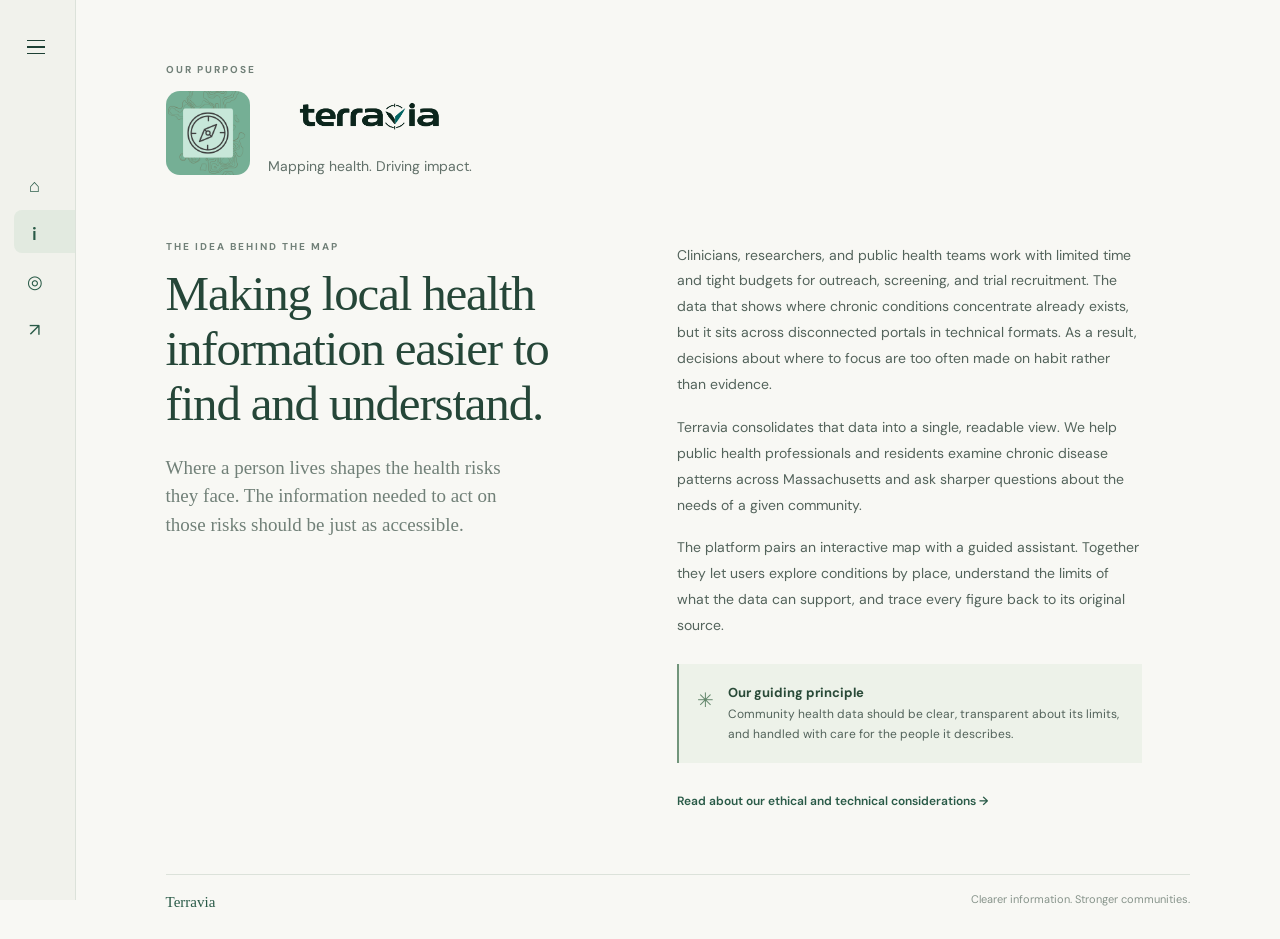
==== about.html @ 2f988f59 "Add Terravia site pages, styles, and assets; update gitignore for static web project" ====
<!doctype html>
<html lang="en">
  <head>
    <meta charset="utf-8">
    <meta name="viewport" content="width=device-width, initial-scale=1">
    <meta
      name="description"
      content="Learn about Terravia's community health information project."
    >
    <title>About Us | Terravia</title>
    <link rel="stylesheet" href="styles.css">
    <script src="script.js" defer></script>
  </head>

  <body>
    <div class="site-shell">
      <aside class="sidebar" id="sidebar" aria-label="Main navigation">
        <button
          class="menu-toggle"
          type="button"
          aria-expanded="false"
          aria-controls="nav-links"
          aria-label="Expand navigation"
        >
          <span></span>
          <span></span>
          <span></span>
        </button>

        <a class="side-brand" href="index.html"><img src="images/logo_name.png" alt="Terravia"></a>

        <nav class="nav-links" id="nav-links">
          <a href="index.html">
            <span class="nav-icon">⌂</span>
            <span class="nav-label">Home</span>
          </a>
          <a href="about.html" aria-current="page">
            <span class="nav-icon">i</span>
            <span class="nav-label">About Us</span>
          </a>
          <a href="concerns.html">
            <span class="nav-icon">◎</span>
            <span class="nav-label">Concerns</span>
          </a>
          <a href="team.html">
            <span class="nav-icon">↗</span>
            <span class="nav-label">Our Team</span>
          </a>
        </nav>

        <p class="sidebar-note">
          Health information,<br>
          closer to home.
        </p>
      </aside>

      <main class="main-content">
        <header class="page-heading">
          <p class="eyebrow">Our purpose</p>
          <div class="heading-row">
            <img class="heading-logo" src="images/Terravia.png" alt="Terravia compass logo">
            <div class="heading-text">
              <img class="heading-name" src="images/logo_name.png" alt="Terravia">
              <p class="page-subtitle">Mapping health. Driving impact.</p>
            </div>
          </div>
        </header>

        <section class="about-layout">
          <div class="about-lead">
            <p class="eyebrow">The idea behind the map</p>
            <h2>Making local health information easier to find and understand.</h2>
            <p class="lead-copy">
              Where a person lives shapes the health risks they face. The information
              needed to act on those risks should be just as accessible.
            </p>
          </div>

          <div class="about-body">
            <p>
              Clinicians, researchers, and public health teams work with limited time and
              tight budgets for outreach, screening, and trial recruitment. The data that
              shows where chronic conditions concentrate already exists, but it sits across
              disconnected portals in technical formats. As a result, decisions about where
              to focus are too often made on habit rather than evidence.
            </p>
            <p>
              Terravia consolidates that data into a single, readable view. We help public
              health professionals and residents examine chronic disease patterns across
              Massachusetts and ask sharper questions about the needs of a given community.
            </p>
            <p>
              The platform pairs an interactive map with a guided assistant. Together they
              let users explore conditions by place, understand the limits of what the data
              can support, and trace every figure back to its original source.
            </p>

            <div class="callout">
              <span class="callout-mark">✳</span>
              <p>
                <strong>Our guiding principle</strong><br>
                Community health data should be clear, transparent about its limits, and
                handled with care for the people it describes.
              </p>
            </div>

            <a class="text-link" href="concerns.html">
              Read about our ethical and technical considerations <span aria-hidden="true">→</span>
            </a>
          </div>
        </section>

        <footer class="site-footer">
          <span>Terravia</span>
          <span>Clearer information. Stronger communities.</span>
        </footer>
      </main>
    </div>
  </body>
</html>
---- styles.css ----
@import url('https://fonts.googleapis.com/css2?family=DM+Sans:wght@400;500;600;700&family=Manrope:wght@400;500;600;700&display=swap');

:root {
  --ink: #20312b;
  --muted: #68766e;
  --green: #295a47;
  --green-dark: #1d4034;
  --mint: #dce9df;
  --paper: #f8f8f4;
  --line: #dce2da;
  --cream: #f0eee5;
  --sidebar-width: 76px;
  --sidebar-open: 224px;
  --serif: Georgia, 'Times New Roman', serif;
  --sans: 'DM Sans', Arial, sans-serif;
}

* {
  box-sizing: border-box;
}

html {
  scroll-behavior: smooth;
}

body {
  margin: 0;
  background: var(--paper);
  color: var(--ink);
  font-family: var(--sans);
  font-size: 15px;
  line-height: 1.65;
}

.site-shell {
  min-height: 100vh;
}

.sidebar {
  position: fixed;
  inset: 0 auto 0 0;
  width: var(--sidebar-width);
  padding: 25px 14px 24px;
  background: #f1f2ec;
  border-right: 1px solid var(--line);
  z-index: 10;
  transition: width 0.25s ease;
  overflow: hidden;
}

.sidebar.is-expanded {
  width: var(--sidebar-open);
}

.menu-toggle {
  width: 44px;
  height: 44px;
  display: flex;
  flex-direction: column;
  align-items: center;
  justify-content: center;
  gap: 5px;
  border: 1px solid transparent;
  border-radius: 50%;
  background: transparent;
  cursor: pointer;
  transition: background 0.2s, border-color 0.2s;
}

.menu-toggle:hover,
.menu-toggle:focus-visible {
  background: #e5ebe3;
  border-color: #d4ded4;
  outline: none;
}

.menu-toggle span {
  display: block;
  width: 18px;
  height: 1.5px;
  background: var(--green-dark);
  transition: transform 0.2s;
}

.side-brand {
  display: block;
  margin: 20px 0 23px 8px;
  color: var(--green-dark);
  font-family: var(--serif);
  font-size: 22px;
  letter-spacing: -0.5px;
  text-decoration: none;
  white-space: nowrap;
  opacity: 0;
  transition: opacity 0.15s;
}

.side-brand img {
  display: block;
  width: 150px;
  height: auto;
  aspect-ratio: 2172 / 724;
  object-fit: contain;
}

.is-expanded .side-brand {
  opacity: 1;
  transition-delay: 0.1s;
}

.nav-links {
  display: grid;
  gap: 5px;
}

.nav-links a {
  display: flex;
  align-items: center;
  gap: 15px;
  min-height: 43px;
  padding: 0 9px;
  border-radius: 8px;
  color: #56665d;
  text-decoration: none;
  white-space: nowrap;
  transition: background 0.2s, color 0.2s;
}

.nav-links a:hover {
  background: #e4eae1;
  color: var(--green-dark);
}

.nav-links a[aria-current='page'] {
  background: #e2eae0;
  color: var(--green-dark);
  font-weight: 600;
}

.nav-icon {
  display: grid;
  place-items: center;
  flex: 0 0 23px;
  width: 23px;
  height: 23px;
  font-size: 18px;
  color: var(--green);
}

.nav-label {
  opacity: 0;
  transition: opacity 0.12s;
}

.is-expanded .nav-label {
  opacity: 1;
  transition-delay: 0.12s;
}

.sidebar-note {
  position: absolute;
  bottom: 20px;
  left: 23px;
  color: #819087;
  font-size: 12px;
  line-height: 1.5;
  white-space: nowrap;
  opacity: 0;
}

.is-expanded .sidebar-note {
  opacity: 1;
  transition: opacity 0.2s 0.1s;
}

.main-content {
  max-width: 1440px;
  min-height: 100vh;
  margin-left: var(--sidebar-width);
  padding: 62px clamp(30px, 7vw, 108px) 25px;
  transition: margin-left 0.25s ease;
}

.sidebar.is-expanded ~ .main-content {
  margin-left: var(--sidebar-open);
}

.page-heading {
  margin-bottom: 39px;
}

.heading-row {
  --compass-size: clamp(56px, 7vw, 84px);
  display: flex;
  align-items: center;
  gap: 18px;
}

.heading-logo {
  flex: 0 0 auto;
  width: var(--compass-size);
  height: var(--compass-size);
  object-fit: contain;
  border-radius: 14px;
}

.heading-text {
  display: flex;
  flex-direction: column;
  justify-content: space-between;
  height: var(--compass-size);
}

.heading-name {
  display: block;
  width: auto;
  height: 58%;
  aspect-ratio: 2172 / 724;
  object-fit: contain;
}

.heading-text .page-subtitle {
  margin: 0;
  line-height: 1.1;
}

.eyebrow {
  margin: 0 0 12px;
  color: #718078;
  font-size: 10px;
  font-weight: 700;
  letter-spacing: 2px;
  text-transform: uppercase;
}

.page-heading h1 {
  margin: 0;
  color: var(--green-dark);
  font-family: var(--serif);
  font-size: clamp(42px, 5vw, 62px);
  font-weight: 400;
  letter-spacing: -2px;
  line-height: 1.06;
}

.page-subtitle {
  margin: 7px 0 0;
  color: #617069;
  font-size: 14px;
}

.home-hero {
  display: grid;
  grid-template-columns: 1.06fr 0.94fr;
  align-items: center;
  gap: clamp(35px, 7vw, 100px);
  min-height: 352px;
  padding: 37px clamp(26px, 5vw, 68px);
  border: 1px solid #e2e5dc;
  border-radius: 4px;
  background: linear-gradient(115deg, #edf2e9 0%, #f3f3eb 57%, #eeefe8 100%);
}

.hero-copy h2,
.about-lead h2,
.team-intro h2 {
  max-width: 540px;
  margin: 0;
  color: #254638;
  font-family: var(--serif);
  font-size: clamp(30px, 4vw, 47px);
  font-weight: 400;
  line-height: 1.12;
  letter-spacing: -1.2px;
}

.hero-copy > p:not(.eyebrow) {
  max-width: 410px;
  margin: 18px 0 24px;
  color: #5c6b63;
  line-height: 1.75;
}

.button-link {
  display: inline-flex;
  align-items: center;
  gap: 25px;
  padding: 12px 17px;
  border-radius: 4px;
  background: var(--green);
  color: white;
  font-size: 13px;
  font-weight: 600;
  text-decoration: none;
  transition: background 0.2s, transform 0.2s;
}

.button-link:hover {
  transform: translateY(-1px);
  background: var(--green-dark);
}

.chat-card {
  padding: 23px;
  border: 1px solid #e0e5dc;
  border-radius: 8px;
  background: #fff;
  box-shadow: 0 14px 36px #344c3d12;
}

.visually-hidden {
  position: absolute;
  width: 1px;
  height: 1px;
  padding: 0;
  margin: -1px;
  overflow: hidden;
  clip: rect(0, 0, 0, 0);
  white-space: nowrap;
  border: 0;
}

.chat-card-heading {
  display: flex;
  align-items: center;
  gap: 12px;
  padding-bottom: 17px;
  border-bottom: 1px solid #edf0eb;
}

.chat-status {
  width: 9px;
  height: 9px;
  border-radius: 50%;
  background: #70a484;
  box-shadow: 0 0 0 4px #eaf2e9;
}

.chat-card-heading h2 {
  margin: 0;
  font-size: 16px;
  font-weight: 600;
}

.chat-card-heading p {
  margin: 1px 0 0;
  color: var(--muted);
  font-size: 12px;
}

.chat-messages {
  display: flex;
  min-height: 130px;
  align-items: flex-end;
  padding: 22px 0 16px;
}

.chat-message {
  max-width: 90%;
  margin: 0;
  padding: 12px 14px;
  border-radius: 4px 13px 13px 13px;
  background: #edf3ec;
  color: #43564b;
  font-size: 13px;
  line-height: 1.55;
}

.user-message {
  align-self: flex-end;
  margin-left: auto;
  border-radius: 13px 4px 13px 13px;
  background: var(--green);
  color: white;
}

.chat-form {
  display: flex;
  gap: 8px;
  padding: 5px;
  border: 1px solid #dfe5dc;
  border-radius: 5px;
}

.chat-form input {
  width: 100%;
  min-width: 0;
  padding: 9px;
  border: 0;
  background: transparent;
  font: inherit;
  font-size: 13px;
  outline: none;
}

.chat-form button {
  padding: 8px 12px;
  border: 0;
  border-radius: 3px;
  background: var(--green);
  color: white;
  font: inherit;
  font-size: 12px;
  cursor: pointer;
}

.chat-disclaimer {
  margin: 8px 0 0;
  color: #929d95;
  font-size: 10px;
}

.site-footer {
  display: flex;
  justify-content: space-between;
  gap: 16px;
  margin-top: 52px;
  padding-top: 15px;
  border-top: 1px solid var(--line);
  color: #87948b;
  font-size: 11px;
}

.site-footer span:first-child {
  color: var(--green);
  font-family: var(--serif);
  font-size: 15px;
}

.about-layout {
  display: grid;
  grid-template-columns: 0.92fr 1.08fr;
  gap: clamp(45px, 9vw, 125px);
  padding: 25px clamp(12px, 4vw, 48px) 8px 0;
}

.about-lead h2 {
  font-size: clamp(34px, 4vw, 49px);
}

.lead-copy {
  max-width: 340px;
  margin: 22px 0;
  color: #718078;
  font-family: var(--serif);
  font-size: 19px;
  line-height: 1.5;
}

.about-body {
  max-width: 580px;
  padding-top: 4px;
  color: #53635b;
  font-size: 14px;
  line-height: 1.85;
}

.about-body > p {
  margin: 0 0 17px;
}

.callout {
  display: flex;
  gap: 14px;
  margin: 25px 0;
  padding: 18px;
  border-left: 2px solid #72957b;
  background: #edf2e9;
}

.callout-mark {
  color: #63876c;
  font-size: 20px;
}

.callout p {
  margin: 0;
  font-size: 12px;
  line-height: 1.7;
}

.callout strong {
  color: #294a38;
  font-size: 13px;
}

.text-link {
  color: var(--green);
  font-size: 12px;
  font-weight: 600;
  text-decoration: none;
}

.text-link:hover {
  text-decoration: underline;
}

.concerns-intro {
  display: flex;
  align-items: end;
  justify-content: space-between;
  gap: 25px;
  margin: 10px 0 26px;
}

.concerns-intro > p {
  max-width: 570px;
  margin: 0;
  color: #64736b;
  font-size: 14px;
}

.section-tabs {
  display: flex;
  gap: 8px;
  flex-shrink: 0;
}

.section-tabs a {
  padding: 8px 15px;
  border: 1px solid #d9e1d8;
  border-radius: 30px;
  color: var(--green);
  font-size: 12px;
  text-decoration: none;
  transition: background 0.2s;
}

.section-tabs a:hover {
  background: #e8efe6;
}

.concern-grid {
  display: grid;
  grid-template-columns: repeat(2, minmax(0, 1fr));
  gap: 18px;
}

.concern-card {
  min-height: 340px;
  padding: 30px 30px 26px;
  border: 1px solid var(--line);
  border-radius: 5px;
  background: white;
  scroll-margin-top: 30px;
}

.ethical-card {
  background: linear-gradient(145deg, #eef2e8, #fff 78%);
}

.technical-card {
  background: linear-gradient(145deg, #edf1ef, #fff 78%);
}

.card-index,
.team-role {
  color: #839188;
  font-size: 9px;
  font-weight: 700;
  letter-spacing: 1.5px;
}

.concern-card h2 {
  margin: 20px 0 11px;
  color: #294a38;
  font-family: var(--serif);
  font-size: 29px;
  font-weight: 400;
}

.concern-card p,
.concern-card li {
  color: #5f6c65;
  font-size: 12px;
  line-height: 1.8;
}

.concern-card p {
  margin: 0;
}

.concern-card ul {
  display: grid;
  gap: 5px;
  margin: 16px 0 0;
  padding-left: 17px;
}

.concern-card li::marker {
  color: #79927e;
}

.team-intro {
  max-width: 570px;
  margin: 5px 0 32px;
}

.team-intro h2 {
  font-size: clamp(28px, 3.5vw, 40px);
}

.team-intro p {
  max-width: 490px;
  margin: 12px 0 0;
  color: #64736b;
  font-size: 13px;
}

.team-grid {
  display: grid;
  grid-template-columns: repeat(4, minmax(0, 1fr));
  gap: 18px;
}

.team-card {
  display: grid;
  gap: 10px;
  padding: 22px 18px 20px;
  border: 1px solid var(--line);
  border-radius: 5px;
  background: #fff;
}

.avatar.avatar-haley {
  object-position: center 22%;
  object-fit: cover;
  transform: scale(1.18);
}

.avatar {
  display: block;
  width: 96px;
  height: 96px;
  border-radius: 50%;
  object-fit: cover;
  object-position: center;
  background: #e5eee6;
}

.team-card h3 {
  margin: 0;
  color: #244338;
  font-family: var(--serif);
  font-size: 20px;
  font-weight: 400;
}

.team-card p {
  margin: 0;
  color: #5f6c65;
  font-size: 12px;
  line-height: 1.75;
}

.team-year {
  color: #839188;
  font-size: 11px;
  letter-spacing: 0.3px;
}

.team-major {
  margin-top: 8px;
  color: #3f4e46;
  font-weight: 600;
}

@media (max-width: 980px) {
  .home-hero,
  .about-layout,
  .concern-grid,
  .team-grid {
    grid-template-columns: 1fr;
  }

  .concerns-intro {
    flex-direction: column;
    align-items: flex-start;
  }
}
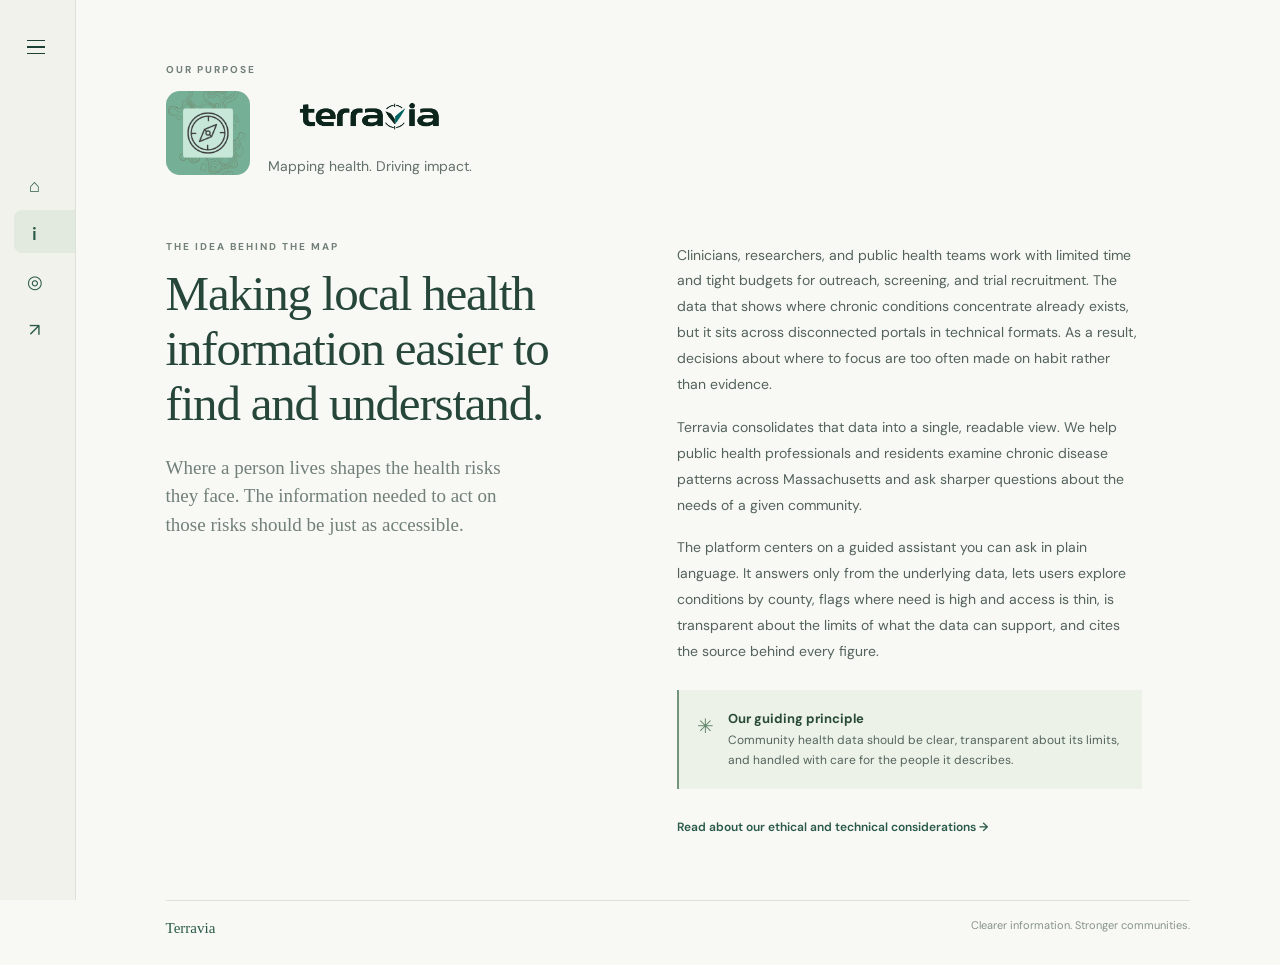
==== commit 06a85435: "Polish chat UI and fix stale copy - script.js: render the answer body and 'Source:' citation separat" ====
--- a/about.html
+++ b/about.html
@@ -90,9 +90,10 @@
               Massachusetts and ask sharper questions about the needs of a given community.
             </p>
             <p>
-              The platform pairs an interactive map with a guided assistant. Together they
-              let users explore conditions by place, understand the limits of what the data
-              can support, and trace every figure back to its original source.
+              The platform centers on a guided assistant you can ask in plain language.
+              It answers only from the underlying data, lets users explore conditions by
+              county, flags where need is high and access is thin, is transparent about the
+              limits of what the data can support, and cites the source behind every figure.
             </p>
 
             <div class="callout">
--- a/styles.css
+++ b/styles.css
@@ -350,9 +350,26 @@
 
 .chat-messages {
   display: flex;
+  flex-direction: column;
+  gap: 10px;
   min-height: 130px;
-  align-items: flex-end;
-  padding: 22px 0 16px;
+  max-height: 340px;
+  overflow-y: auto;
+  padding: 22px 2px 16px;
+}
+
+.chat-source {
+  margin: 6px 0 0;
+  padding-top: 6px;
+  border-top: 1px solid #edf0eb;
+  color: #929d95;
+  font-size: 10px;
+  line-height: 1.5;
+}
+
+.chat-message.is-pending {
+  opacity: 0.6;
+  font-style: italic;
 }
 
 .chat-message {
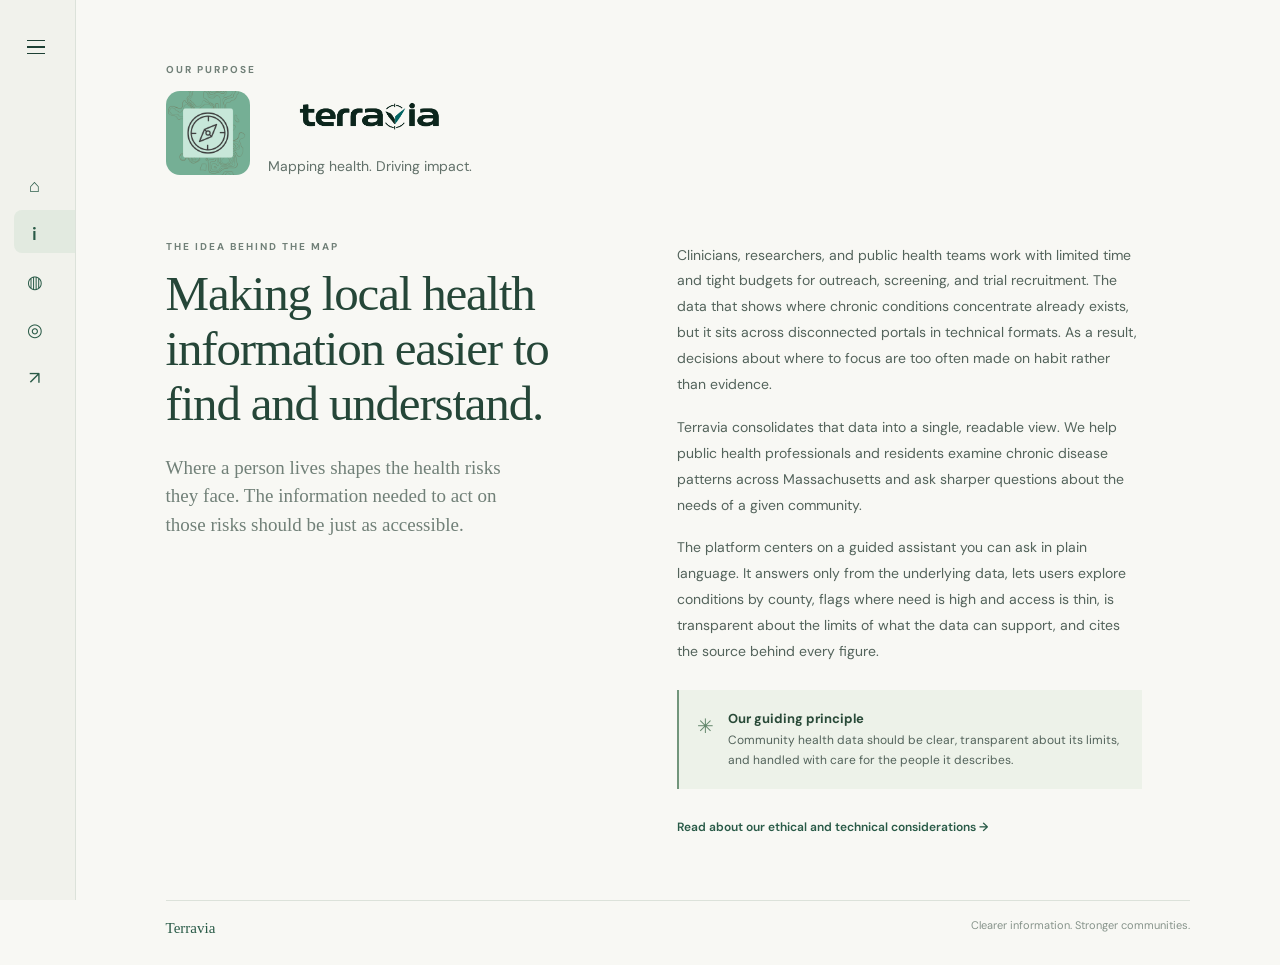
==== commit cf1d79bc: "Add interactive MA county health map (Leaflet choropleth)" ====
--- a/about.html
+++ b/about.html
@@ -37,6 +37,10 @@
           <a href="about.html" aria-current="page">
             <span class="nav-icon">i</span>
             <span class="nav-label">About Us</span>
+          </a>
+          <a href="map.html">
+            <span class="nav-icon">◍</span>
+            <span class="nav-label">Map</span>
           </a>
           <a href="concerns.html">
             <span class="nav-icon">◎</span>
--- a/styles.css
+++ b/styles.css
@@ -351,11 +351,12 @@
 .chat-messages {
   display: flex;
   flex-direction: column;
+  justify-content: flex-start;
   gap: 10px;
-  min-height: 130px;
-  max-height: 340px;
+  min-height: 120px;
+  max-height: 360px;
   overflow-y: auto;
-  padding: 22px 2px 16px;
+  padding: 18px 2px 14px;
 }
 
 .chat-source {
@@ -373,7 +374,8 @@
 }
 
 .chat-message {
-  max-width: 90%;
+  width: fit-content;
+  max-width: 85%;
   margin: 0;
   padding: 12px 14px;
   border-radius: 4px 13px 13px 13px;
@@ -381,11 +383,20 @@
   color: #43564b;
   font-size: 13px;
   line-height: 1.55;
+  overflow-wrap: anywhere;
+}
+
+/* Bot answers hold lists/profiles: let them use most of the width and never
+   collapse into a narrow column. */
+.bot-message {
+  align-self: flex-start;
+  width: 100%;
+  max-width: 100%;
 }
 
 .user-message {
   align-self: flex-end;
-  margin-left: auto;
+  max-width: 85%;
   border-radius: 13px 4px 13px 13px;
   background: var(--green);
   color: white;
@@ -695,3 +706,171 @@
     align-items: flex-start;
   }
 }
+
+/* ---- Interactive map page ---- */
+.map-intro {
+  max-width: 640px;
+  margin: 8px 0 26px;
+}
+
+.map-intro h2 {
+  font-family: var(--serif);
+  font-size: 30px;
+  line-height: 1.2;
+  margin: 6px 0 12px;
+  color: var(--green-dark);
+}
+
+.map-intro p {
+  color: var(--muted);
+  margin: 0;
+}
+
+.map-panel {
+  background: #ffffff;
+  border: 1px solid var(--line);
+  border-radius: 16px;
+  padding: 20px;
+  box-shadow: 0 10px 30px rgba(32, 49, 43, 0.05);
+}
+
+.map-controls {
+  display: flex;
+  flex-wrap: wrap;
+  align-items: flex-end;
+  gap: 16px;
+  margin-bottom: 16px;
+}
+
+.map-field {
+  display: flex;
+  flex-direction: column;
+  gap: 6px;
+}
+
+.map-field-label {
+  font-size: 12px;
+  font-weight: 600;
+  letter-spacing: 0.04em;
+  text-transform: uppercase;
+  color: var(--muted);
+}
+
+.map-field select {
+  appearance: none;
+  min-width: 260px;
+  padding: 10px 38px 10px 14px;
+  border: 1px solid var(--line);
+  border-radius: 10px;
+  background: var(--paper)
+    url("data:image/svg+xml,%3Csvg xmlns='http://www.w3.org/2000/svg' width='12' height='8' viewBox='0 0 12 8'%3E%3Cpath fill='%23295a47' d='M1 1l5 5 5-5'/%3E%3C/svg%3E")
+    no-repeat right 14px center;
+  color: var(--ink);
+  font-family: var(--sans);
+  font-size: 15px;
+  cursor: pointer;
+}
+
+.map-field select:focus-visible {
+  outline: 2px solid var(--green);
+  outline-offset: 1px;
+}
+
+.map-measure-desc {
+  margin: 0;
+  flex: 1 1 220px;
+  color: var(--muted);
+  font-size: 13px;
+  line-height: 1.5;
+}
+
+.map-stage {
+  position: relative;
+}
+
+#map {
+  height: 520px;
+  width: 100%;
+  border-radius: 12px;
+  background: var(--cream);
+  z-index: 0;
+}
+
+.map-legend {
+  position: absolute;
+  right: 14px;
+  bottom: 14px;
+  z-index: 500;
+  background: rgba(255, 255, 255, 0.95);
+  border: 1px solid var(--line);
+  border-radius: 10px;
+  padding: 10px 12px;
+  font-size: 12px;
+  line-height: 1.6;
+  box-shadow: 0 6px 16px rgba(32, 49, 43, 0.12);
+}
+
+.map-legend-title {
+  margin: 0 0 6px;
+  font-weight: 700;
+  color: var(--green-dark);
+  letter-spacing: 0.02em;
+}
+
+.map-legend-row {
+  display: flex;
+  align-items: center;
+  gap: 8px;
+  color: var(--ink);
+}
+
+.map-legend-swatch {
+  display: inline-block;
+  width: 14px;
+  height: 14px;
+  border-radius: 3px;
+  border: 1px solid rgba(32, 49, 43, 0.15);
+}
+
+.map-status {
+  margin: 14px 0 0;
+  color: var(--muted);
+  font-size: 13px;
+}
+
+.map-source {
+  margin-top: 16px;
+}
+
+.map-tooltip {
+  font-family: var(--sans);
+  font-size: 13px;
+  line-height: 1.5;
+}
+
+.map-pop-value {
+  font-size: 17px;
+  font-weight: 700;
+  color: var(--green-dark);
+}
+
+.map-pop-pop {
+  color: var(--muted);
+  font-size: 12px;
+}
+
+@media (max-width: 720px) {
+  #map {
+    height: 420px;
+  }
+
+  .map-field select {
+    min-width: 100%;
+  }
+
+  .map-legend {
+    right: 8px;
+    bottom: 8px;
+    font-size: 11px;
+  }
+}
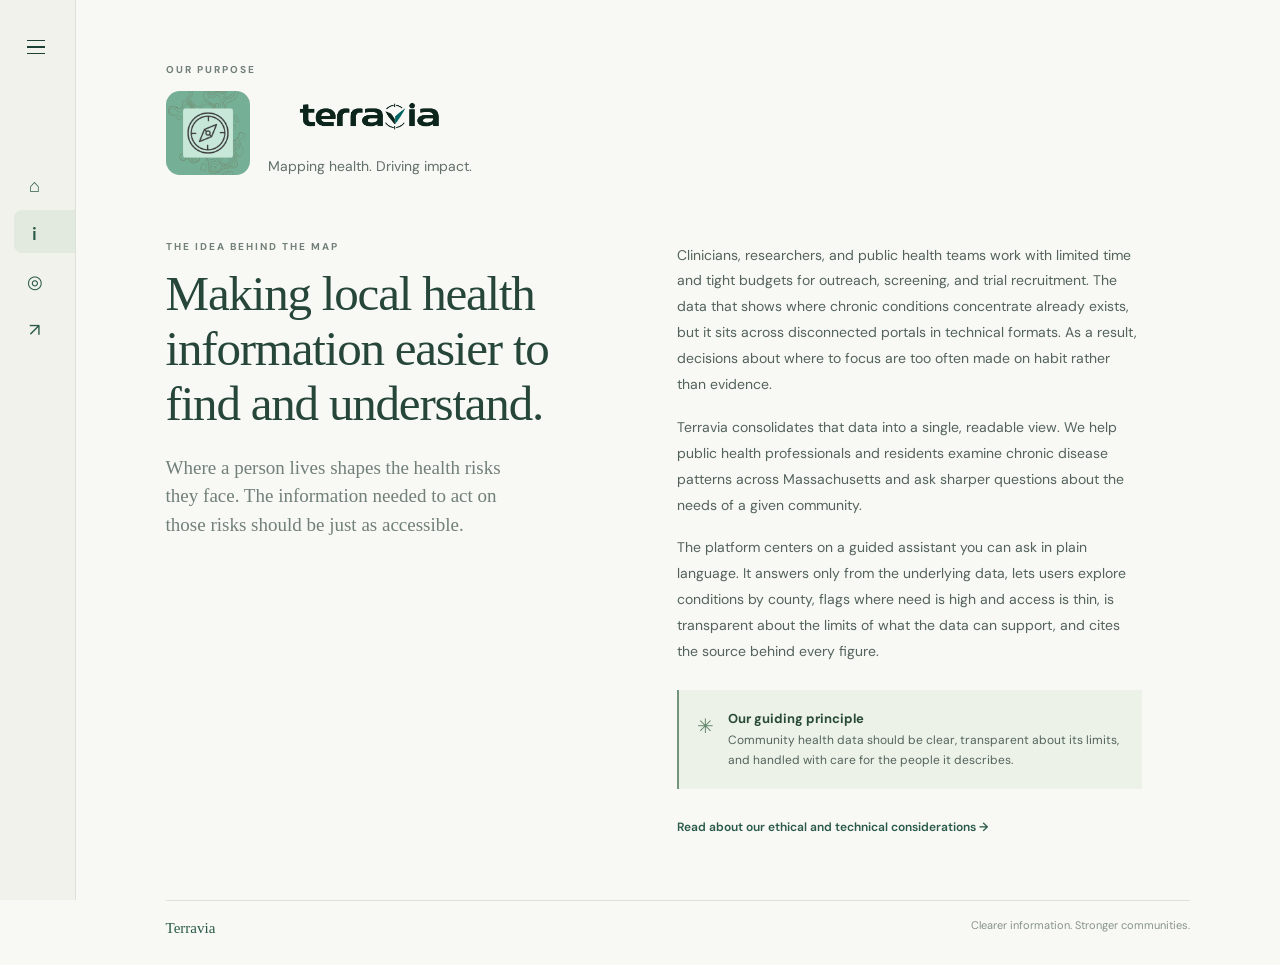
==== commit 61a27128: "Remove second map page (Leaflet/Carto with API-key watermark) - delete map.html and map.js (the tile" ====
--- a/about.html
+++ b/about.html
@@ -37,10 +37,6 @@
           <a href="about.html" aria-current="page">
             <span class="nav-icon">i</span>
             <span class="nav-label">About Us</span>
-          </a>
-          <a href="map.html">
-            <span class="nav-icon">◍</span>
-            <span class="nav-label">Map</span>
           </a>
           <a href="concerns.html">
             <span class="nav-icon">◎</span>
--- a/styles.css
+++ b/styles.css
@@ -874,3 +874,100 @@
     font-size: 11px;
   }
 }
+
+/* --- Interactive map ------------------------------------------------------ */
+.map-section {
+  margin-top: 40px;
+  padding: 28px clamp(20px, 4vw, 40px);
+  border: 1px solid #e2e5dc;
+  border-radius: 8px;
+  background: #fff;
+}
+
+.map-heading {
+  display: flex;
+  align-items: flex-end;
+  justify-content: space-between;
+  gap: 16px;
+  flex-wrap: wrap;
+  margin-bottom: 18px;
+}
+
+.map-heading h2 {
+  margin: 4px 0 0;
+  font-size: 22px;
+  font-weight: 600;
+}
+
+.map-control select {
+  padding: 9px 14px;
+  border: 1px solid #d6ddcf;
+  border-radius: 6px;
+  background: #f7faf5;
+  font: inherit;
+  font-size: 14px;
+  color: #33463b;
+  cursor: pointer;
+}
+
+.map-wrap {
+  position: relative;
+}
+
+#map-svg {
+  width: 100%;
+  height: auto;
+  display: block;
+}
+
+.county {
+  transition: fill 0.25s, opacity 0.15s;
+}
+.county:hover {
+  opacity: 0.85;
+}
+
+.map-tooltip {
+  position: absolute;
+  pointer-events: none;
+  z-index: 5;
+  max-width: 230px;
+  padding: 8px 11px;
+  border-radius: 7px;
+  background: #1f3a2b;
+  color: #fff;
+  font-size: 12px;
+  line-height: 1.5;
+  box-shadow: 0 8px 22px #1f3a2b33;
+}
+.map-tip-ci {
+  color: #b7d4c2;
+  font-size: 11px;
+}
+
+.map-legend {
+  display: flex;
+  align-items: center;
+  gap: 10px;
+  margin-top: 16px;
+}
+.map-legend-bar {
+  display: block;
+  width: 220px;
+  height: 10px;
+  border-radius: 6px;
+  background: linear-gradient(90deg, #eaf2e9, #2f6b47);
+}
+.map-legend-label {
+  flex: none;
+  color: #5c6b63;
+  font-size: 12px;
+  white-space: nowrap;
+}
+
+.map-caption {
+  margin: 12px 0 0;
+  color: #6b7280;
+  font-size: 12px;
+  line-height: 1.5;
+}
